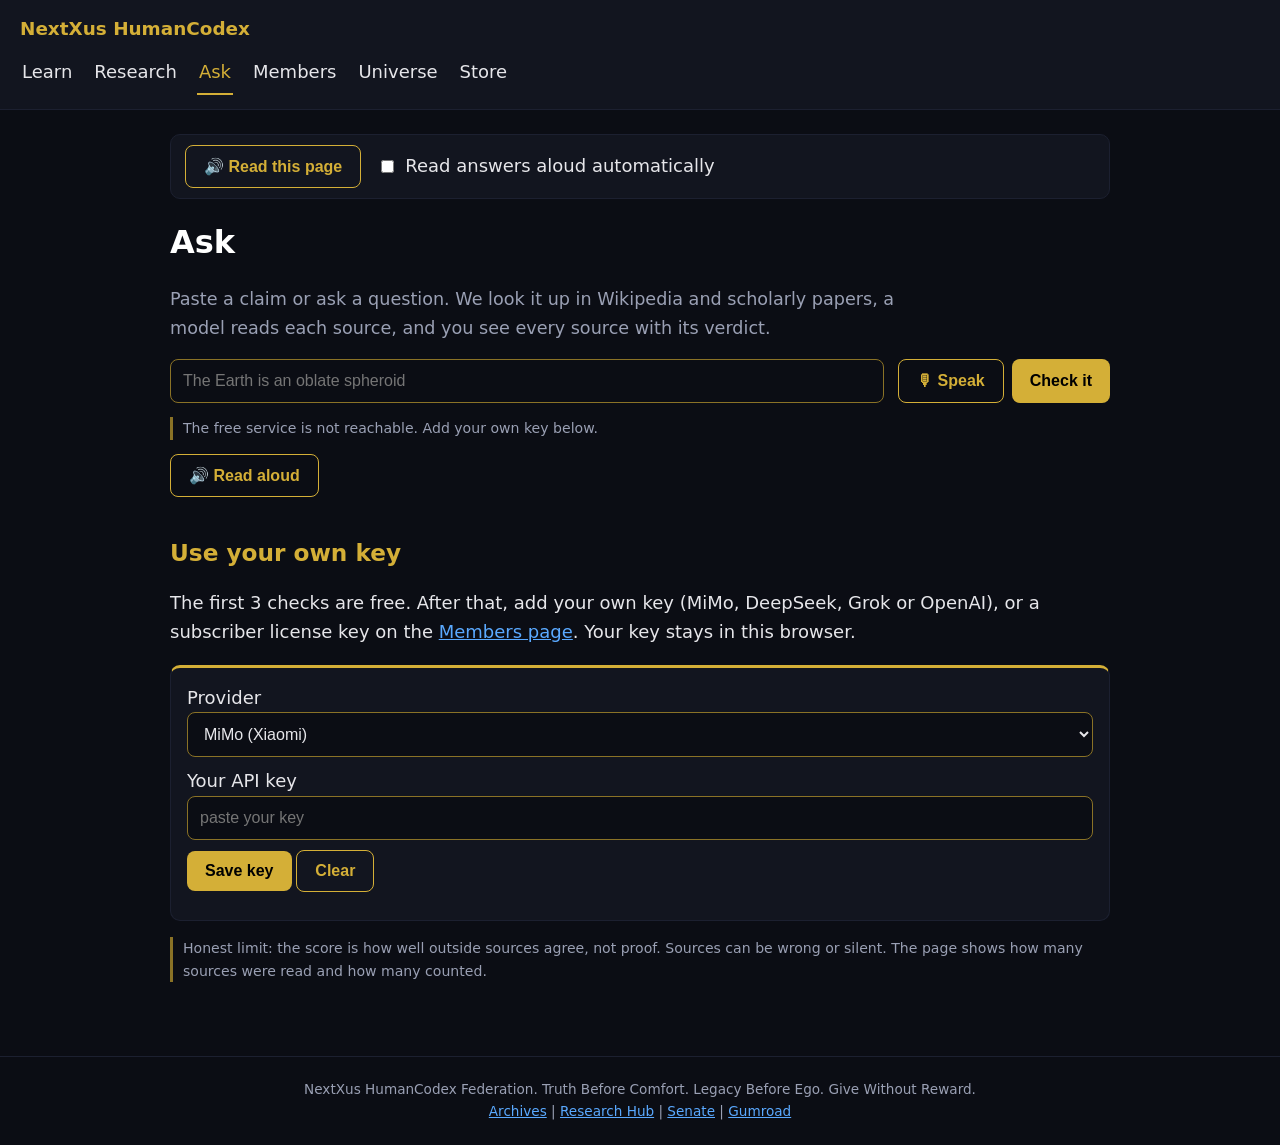
==== ask/index.html @ 2915a3b3 "NextXus HumanCodex: Learn, Research (galaxy, universe and everything), Ask (source-checked), Members" ====
<!doctype html>
<html lang="en"><head><meta charset="utf-8"><meta name="viewport" content="width=device-width,initial-scale=1">
<title>Ask: check a claim against its sources | NextXus HumanCodex</title>
<meta name="description" content="Paste a claim. We search Wikipedia and scholarly papers, show every source, and score how well they agree.">
<link rel="stylesheet" href="../assets/style.css">
</head><body>
<a class="skip" href="#main">Skip to main content</a>
<header class="site"><a class="brand" href="../index.html">NextXus HumanCodex</a>
<nav class="main" aria-label="Main">
<a href="../learn/index.html">Learn</a>
<a href="../research/index.html">Research</a>
<a href="../ask/index.html" aria-current="page">Ask</a>
<a href="../members/index.html">Members</a>
<a href="https://keywebco.github.io/nextxus-agent-zero/universe/">Universe</a>
<a href="https://keywebco.github.io/">Store</a>
</nav></header>
<main id="main">

<h1>Ask</h1>
<p class="lead">Paste a claim or ask a question. We look it up in Wikipedia and scholarly papers, a model reads each source, and you see every source with its verdict.</p>
<form class="row" id="aform"><label for="aq" class="skip">Claim or question</label><input type="text" id="aq" data-voice="submit" placeholder="The Earth is an oblate spheroid" autocomplete="off"><button class="btn" type="submit" id="ago">Check it</button></form>
<p class="note" id="afree" role="status"></p>
<div id="aout" aria-live="polite" data-readable></div>
<h2>Use your own key</h2>
<p>The first 3 checks are free. After that, add your own key (MiMo, DeepSeek, Grok or OpenAI), or a subscriber license key on the <a href="../members/index.html">Members page</a>. Your key stays in this browser.</p>
<div class="grid"><div class="card"><label for="aprov">Provider</label><select id="aprov"><option value="mimo">MiMo (Xiaomi)</option><option value="deepseek">DeepSeek</option><option value="grok">Grok (xAI)</option><option value="openai">OpenAI</option></select><label for="akey" style="display:block;margin-top:10px">Your API key</label><input type="password" id="akey" autocomplete="off" placeholder="paste your key"><p style="margin-top:10px"><button class="btn" id="asave" type="button">Save key</button> <button class="btn alt" id="aclear" type="button">Clear</button></p></div></div>
<p class="note">Honest limit: the score is how well outside sources agree, not proof. Sources can be wrong or silent. The page shows how many sources were read and how many counted.</p>

</main>
<footer class="site">NextXus HumanCodex Federation. Truth Before Comfort. Legacy Before Ego. Give Without Reward.<br>
<a href="https://keywebco.github.io/nextxus-archives/">Archives</a> |
<a href="https://keywebco.github.io/nextxus-research-hub/">Research Hub</a> |
<a href="https://keywebco.github.io/nextxus-senate/">Senate</a> |
<a href="https://keywebster.gumroad.com/">Gumroad</a></footer>
<script src="../assets/nx-providers.js"></script><script src="../assets/truth-check.js"></script><script src="../assets/ask.js"></script>
<script src="../assets/voice.js"></script>
</body></html>
---- assets/style.css ----
:root{--bg:#0b0d14;--bg2:#12151f;--bg3:#1c2030;--gold:#d4af37;--gold-dim:#8a7226;--text:#e6e6ea;--dim:#9aa0b4;--green:#4cc38a;--red:#ef6b6b;--blue:#5aa9ff}
*{box-sizing:border-box}
body{margin:0;background:var(--bg);color:var(--text);font:18px/1.6 system-ui,-apple-system,Segoe UI,Roboto,sans-serif}
a{color:var(--blue)}a:focus,button:focus,input:focus,select:focus{outline:3px solid var(--gold);outline-offset:2px}
.skip{position:absolute;left:-999px}.skip:focus{left:8px;top:8px;background:var(--gold);color:#000;padding:8px;z-index:9}
header.site{background:var(--bg2);border-bottom:1px solid var(--bg3);padding:14px 20px}
header.site .brand{font-weight:800;color:var(--gold);font-size:1.15rem;text-decoration:none}
nav.main{display:flex;flex-wrap:wrap;gap:6px 18px;margin-top:8px}
nav.main a{color:var(--text);text-decoration:none;padding:6px 2px;border-bottom:2px solid transparent}
nav.main a[aria-current="page"],nav.main a:hover{border-color:var(--gold);color:var(--gold)}
main{max-width:980px;margin:0 auto;padding:24px 20px 60px}
h1{font-size:2rem;margin:.2em 0;color:#fff}h2{font-size:1.45rem;margin:1.6em 0 .4em;color:var(--gold)}h3{font-size:1.15rem;margin:1em 0 .2em}
.lead{color:var(--dim);font-size:1.1rem;max-width:760px}
.grid{display:grid;grid-template-columns:repeat(auto-fit,minmax(260px,1fr));gap:14px;margin:16px 0}
.card{background:var(--bg2);border:1px solid var(--bg3);border-top:3px solid var(--gold);border-radius:10px;padding:16px}
.card h3{margin-top:0}.card p{margin:.3em 0 .8em;color:var(--text);font-size:.95rem}
.btn,button.btn{display:inline-block;background:var(--gold);color:#000;font-weight:700;border:0;border-radius:8px;padding:11px 18px;font-size:1rem;text-decoration:none;cursor:pointer}
.btn.alt{background:transparent;color:var(--gold);border:1px solid var(--gold)}
input[type=text],input[type=search],input[type=password],select{width:100%;padding:12px;border-radius:8px;border:1px solid var(--gold-dim);background:var(--bg);color:var(--text);font-size:1rem}
form.row{display:flex;gap:8px;flex-wrap:wrap}form.row input{flex:1 1 260px}
.note{font-size:.88rem;color:var(--dim);border-left:3px solid var(--gold-dim);padding-left:10px;margin:14px 0}
.src{background:var(--bg2);border:1px solid var(--bg3);border-radius:8px;padding:12px 14px;margin:10px 0}
.src .t{font-weight:700}.src .m{font-size:.8rem;color:var(--dim)}.src p{margin:.4em 0 0;font-size:.92rem}
.tag{display:inline-block;font-size:.72rem;padding:2px 8px;border-radius:12px;border:1px solid var(--gold-dim);color:var(--gold);margin-right:6px}
.res-cols{display:grid;grid-template-columns:repeat(auto-fit,minmax(300px,1fr));gap:18px}
.gallery{display:grid;grid-template-columns:repeat(auto-fill,minmax(150px,1fr));gap:10px}.gallery a{display:block}.gallery img{width:100%;height:120px;object-fit:cover;border-radius:8px;border:1px solid var(--bg3)}
.pct{font-size:2.6rem;font-weight:800;color:var(--gold);line-height:1}
.ok{color:var(--green)}.bad{color:var(--red)}
footer.site{border-top:1px solid var(--bg3);padding:22px 20px;color:var(--dim);font-size:.85rem;text-align:center}
.timeline{list-style:none;padding:0;margin:0}.timeline li{border-left:3px solid var(--gold-dim);padding:6px 0 10px 14px;margin-left:6px}.timeline time{color:var(--gold);font-weight:700;margin-right:8px}

.nx-voicebar{display:flex;flex-wrap:wrap;gap:10px 16px;align-items:center;background:var(--bg2);border:1px solid var(--bg3);border-radius:10px;padding:10px 14px;margin:0 0 18px}
.nx-mic{margin-left:6px}
form.row .nx-mic{flex:0 0 auto}
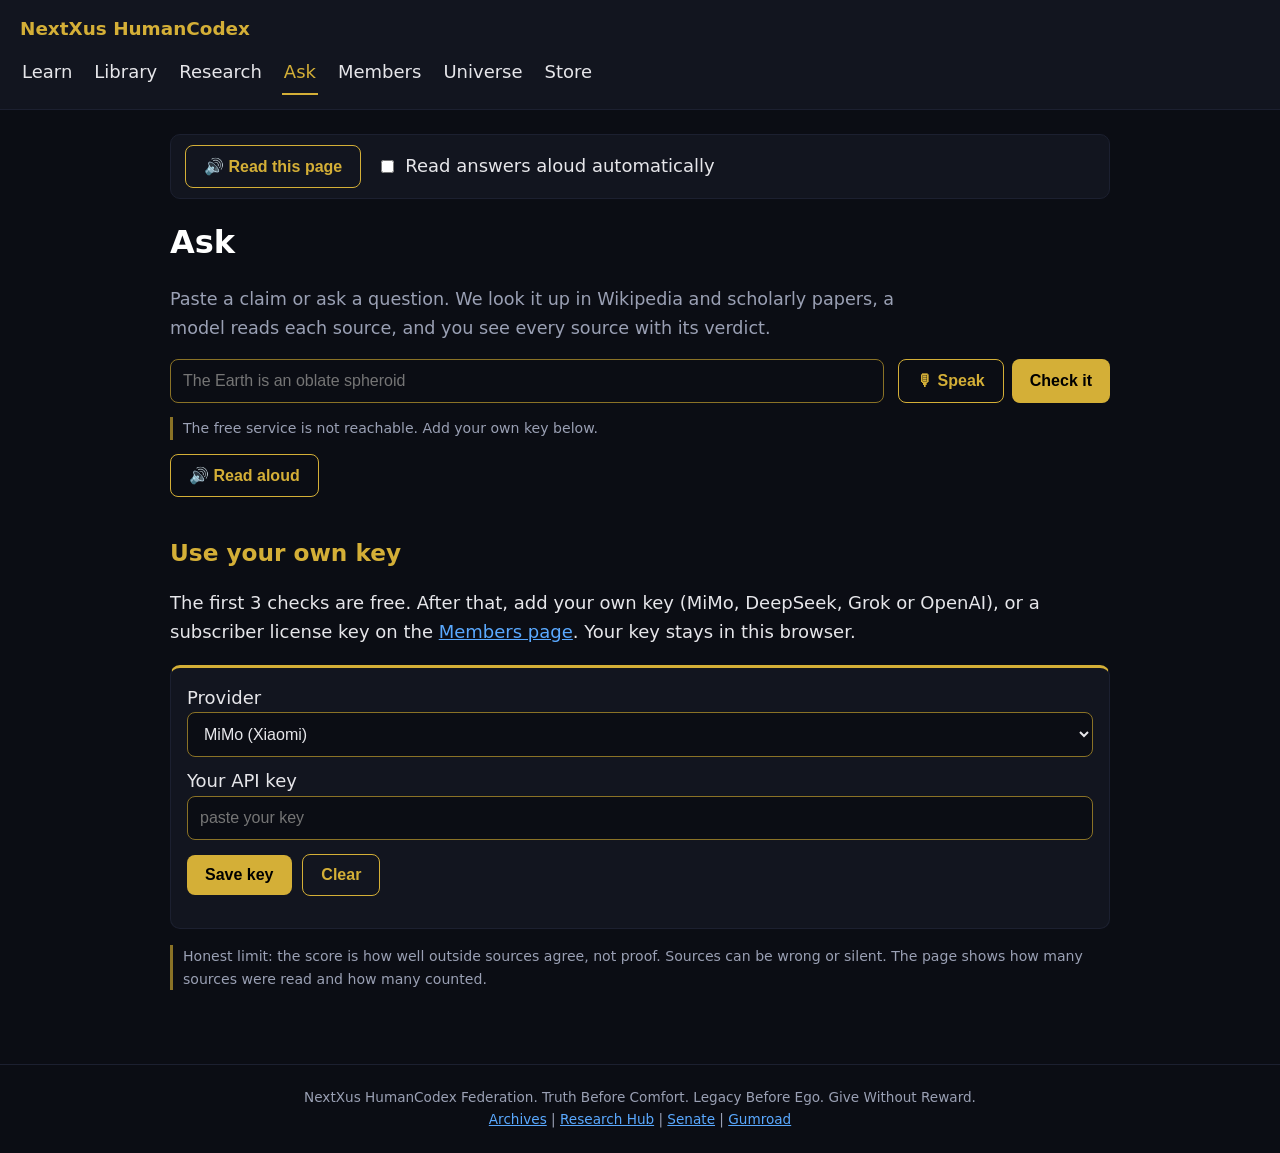
==== commit 631450a4: "Living Library: 4,300 poems (6 YAML volumes, hashed), browse/search/open, 3-free gate, reading contr" ====
--- a/ask/index.html
+++ b/ask/index.html
@@ -8,6 +8,7 @@
 <header class="site"><a class="brand" href="../index.html">NextXus HumanCodex</a>
 <nav class="main" aria-label="Main">
 <a href="../learn/index.html">Learn</a>
+<a href="../library/index.html">Library</a>
 <a href="../research/index.html">Research</a>
 <a href="../ask/index.html" aria-current="page">Ask</a>
 <a href="../members/index.html">Members</a>
--- a/assets/style.css
+++ b/assets/style.css
@@ -32,3 +32,29 @@
 .nx-voicebar{display:flex;flex-wrap:wrap;gap:10px 16px;align-items:center;background:var(--bg2);border:1px solid var(--bg3);border-radius:10px;padding:10px 14px;margin:0 0 18px}
 .nx-mic{margin-left:6px}
 form.row .nx-mic{flex:0 0 auto}
+
+.hero{margin-bottom:10px}
+.greeter{display:grid;grid-template-columns:minmax(260px,1.2fr) 1fr;gap:18px;margin:18px 0}
+@media(max-width:760px){.greeter{grid-template-columns:1fr}}
+.greeter-video{aspect-ratio:16/9;min-height:200px;background:linear-gradient(135deg,var(--bg2),var(--bg3));border:1px dashed var(--gold-dim);border-radius:12px;padding:22px;display:flex;flex-direction:column;justify-content:center}
+.greeter-text{background:var(--bg2);border:1px solid var(--bg3);border-radius:12px;padding:18px}
+nav.jump{position:sticky;top:0;z-index:5;background:var(--bg);border-bottom:1px solid var(--bg3);padding:10px 0;display:flex;flex-wrap:wrap;gap:8px 18px;margin:10px 0}
+nav.jump a{color:var(--gold);text-decoration:none;font-weight:700}
+h2[id]{scroll-margin-top:70px}
+.card .btn{margin:4px 6px 4px 0}
+@media (prefers-reduced-motion:no-preference){.card{transition:transform .2s,border-color .2s}.card:hover{transform:translateY(-3px);border-color:var(--gold)}}
+
+.readbar{display:flex;flex-wrap:wrap;gap:8px;align-items:center;background:var(--bg2);border:1px solid var(--bg3);border-radius:10px;padding:10px 14px;margin:14px 0}
+.poem-list{list-style:none;padding:0;margin:10px 0}
+.poem-row{border-bottom:1px solid var(--bg3);padding:12px 0}
+.poem-row a{display:flex;flex-wrap:wrap;gap:6px 14px;align-items:baseline;text-decoration:none;color:var(--text)}
+.poem-row .pn{color:var(--gold);font-weight:800;font-variant-numeric:tabular-nums}
+.poem-row .pt{font-weight:700;color:#fff}
+.pm{color:var(--dim);font-size:.85rem}
+.poem-row p{margin:.3em 0 0;font-size:.92rem;color:var(--dim)}
+pre.poemtext{white-space:pre-wrap;font:inherit;font-size:1.15rem;line-height:1.75;margin:14px 0;color:#fff}
+html[data-theme="light"]{--bg:#fbfaf6;--bg2:#fff;--bg3:#e3dfd2;--text:#1a1a1a;--dim:#4b4b4b;--gold:#7a5c00;--gold-dim:#a68a2e;--blue:#0a4ea3}
+html[data-theme="light"] h1,html[data-theme="light"] .poem-row .pt,html[data-theme="light"] pre.poemtext{color:#000}
+html[data-theme="high"]{--bg:#000;--bg2:#000;--bg3:#fff;--text:#fff;--dim:#fff;--gold:#ffe600;--gold-dim:#ffe600;--blue:#7fd6ff}
+@media print{header.site,footer.site,.readbar,.nx-voicebar,form,#sform,.skip,nav,.btn{display:none!important}body{background:#fff;color:#000}.poem-row a,pre.poemtext{color:#000}}
+@media (prefers-reduced-motion:reduce){*{transition:none!important;animation:none!important}}
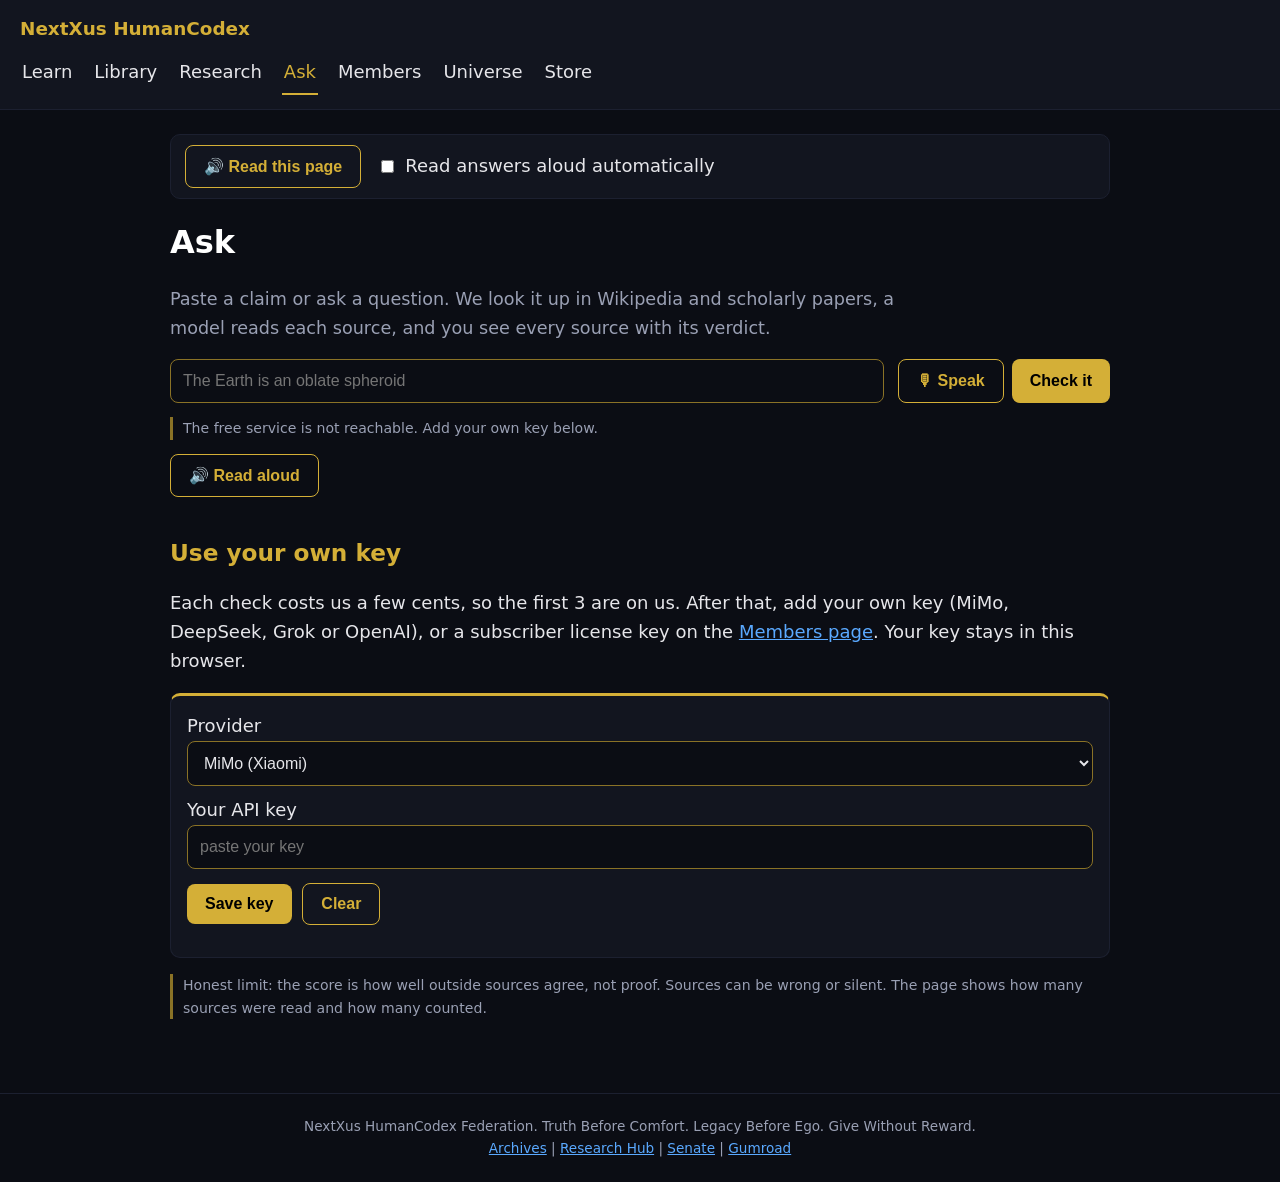
==== commit 9fe88f0a: "Commons: one-paragraph entry point with links to the live health report and the brain; honest first-" ====
--- a/ask/index.html
+++ b/ask/index.html
@@ -23,7 +23,7 @@
 <p class="note" id="afree" role="status"></p>
 <div id="aout" aria-live="polite" data-readable></div>
 <h2>Use your own key</h2>
-<p>The first 3 checks are free. After that, add your own key (MiMo, DeepSeek, Grok or OpenAI), or a subscriber license key on the <a href="../members/index.html">Members page</a>. Your key stays in this browser.</p>
+<p>Each check costs us a few cents, so the first 3 are on us. After that, add your own key (MiMo, DeepSeek, Grok or OpenAI), or a subscriber license key on the <a href="../members/index.html">Members page</a>. Your key stays in this browser.</p>
 <div class="grid"><div class="card"><label for="aprov">Provider</label><select id="aprov"><option value="mimo">MiMo (Xiaomi)</option><option value="deepseek">DeepSeek</option><option value="grok">Grok (xAI)</option><option value="openai">OpenAI</option></select><label for="akey" style="display:block;margin-top:10px">Your API key</label><input type="password" id="akey" autocomplete="off" placeholder="paste your key"><p style="margin-top:10px"><button class="btn" id="asave" type="button">Save key</button> <button class="btn alt" id="aclear" type="button">Clear</button></p></div></div>
 <p class="note">Honest limit: the score is how well outside sources agree, not proof. Sources can be wrong or silent. The page shows how many sources were read and how many counted.</p>
 
--- a/assets/style.css
+++ b/assets/style.css
@@ -58,3 +58,38 @@
 html[data-theme="high"]{--bg:#000;--bg2:#000;--bg3:#fff;--text:#fff;--dim:#fff;--gold:#ffe600;--gold-dim:#ffe600;--blue:#7fd6ff}
 @media print{header.site,footer.site,.readbar,.nx-voicebar,form,#sform,.skip,nav,.btn{display:none!important}body{background:#fff;color:#000}.poem-row a,pre.poemtext{color:#000}}
 @media (prefers-reduced-motion:reduce){*{transition:none!important;animation:none!important}}
+
+/* --- Library banner on the home page --- */
+.banner{display:block;width:100%;max-width:100%;height:auto;border-radius:18px;border:1px solid var(--bg3);margin:18px 0 4px}
+
+/* --- Living Library card: Astris, the librarian --- */
+.card-living{display:flex;gap:16px;align-items:flex-start}
+.card-living .librarian{flex:0 0 auto;width:96px;height:96px;border-radius:50%;object-fit:cover;border:1px solid var(--gold);box-shadow:0 0 0 3px rgba(212,175,55,.14)}
+.card-living .living-text{flex:1 1 auto;min-width:0}
+@media(max-width:520px){.card-living{flex-direction:column;align-items:center;text-align:left}}
+
+/* --- Gentle CSS-only starfield and soft glow behind the page header --- */
+.hero{position:relative;isolation:isolate}
+.hero::before{content:"";position:absolute;left:-24px;right:-24px;top:-24px;bottom:0;z-index:-1;border-radius:22px;pointer-events:none;
+background:
+ radial-gradient(70% 120% at 18% 8%, rgba(90,169,255,.16), transparent 68%),
+ radial-gradient(65% 110% at 86% 22%, rgba(212,175,55,.13), transparent 70%),
+ radial-gradient(90% 130% at 50% 100%, rgba(76,195,138,.10), transparent 72%);
+animation:nx-glow-breathe 26s ease-in-out infinite alternate}
+.hero::after{content:"";position:absolute;left:-24px;right:-24px;top:-24px;bottom:0;z-index:-1;border-radius:22px;pointer-events:none;opacity:.7;
+background-image:
+ radial-gradient(1.4px 1.4px at 18px 26px, rgba(255,255,255,.85), transparent 100%),
+ radial-gradient(1px 1px at 62px 84px, rgba(212,175,55,.75), transparent 100%),
+ radial-gradient(1.4px 1.4px at 116px 42px, rgba(160,200,255,.75), transparent 100%),
+ radial-gradient(1px 1px at 44px 138px, rgba(255,255,255,.6), transparent 100%);
+background-size:170px 170px,230px 230px,280px 280px,330px 330px;
+background-repeat:repeat;
+animation:nx-star-drift 180s linear infinite, nx-star-twinkle 14s ease-in-out infinite alternate}
+@keyframes nx-glow-breathe{from{opacity:.65;transform:translate3d(0,0,0) scale(1)}to{opacity:1;transform:translate3d(0,-8px,0) scale(1.02)}}
+@keyframes nx-star-drift{from{background-position:0 0,0 0,0 0,0 0}to{background-position:170px 120px,-230px 170px,280px -190px,-330px 240px}}
+@keyframes nx-star-twinkle{from{opacity:.55}to{opacity:.85}}
+@media (prefers-reduced-motion:reduce){
+ .hero::before,.hero::after{animation:none!important;transform:none!important;background-position:0 0,0 0,0 0,0 0!important}
+ .hero::before{opacity:.85}
+ .hero::after{opacity:.7}
+}
